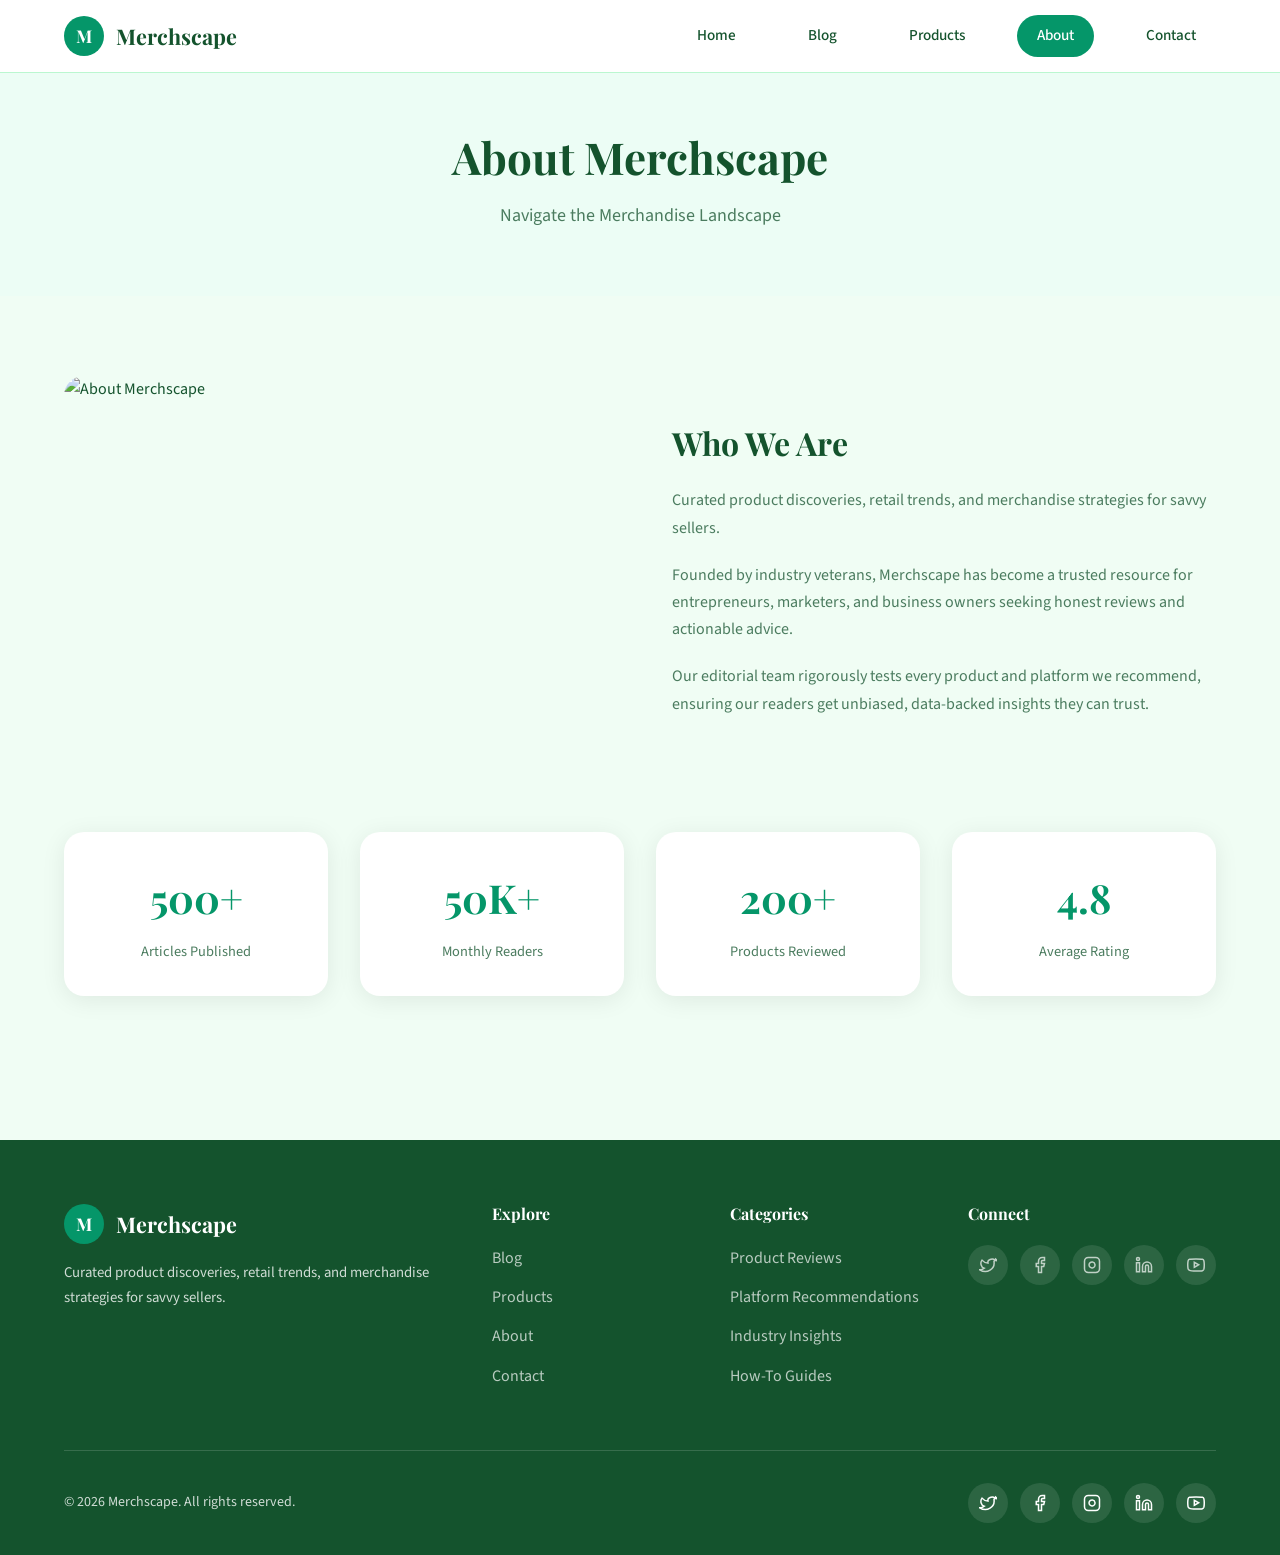
==== pages/about.html @ 85daa1aa "1" ====
<!DOCTYPE html>
<html lang="en">
<head>
  <meta charset="UTF-8">
  <meta name="viewport" content="width=device-width, initial-scale=1.0">
  <title>About | Merchscape</title>
  <meta name="description" content="About Merchscape">
  <link rel="preconnect" href="https://fonts.googleapis.com">
  <link rel="preconnect" href="https://fonts.gstatic.com" crossorigin>
  <link href="https://fonts.googleapis.com/css2?family=Playfair+Display:wght@600;700&family=Source+Sans+3:wght@400;500;600;700&display=swap" rel="stylesheet">
  <link rel="stylesheet" href="../css/variables.css">
  <link rel="stylesheet" href="../css/base.css">
  <link rel="stylesheet" href="../css/components.css">
</head>
<body>
  <div id="header"></div>
  <main>
    <section class="page-hero">
      <div class="container">
        <h1>About Merchscape</h1>
        <p>Navigate the Merchandise Landscape</p>
      </div>
    </section>
    <section class="section">
      <div class="container">
        <div class="about-grid fade-in">
          <div class="about-image">
            <img src="https://images.unsplash.com/photo-1441986300917-64676bd600d8?w=1920&q=80" alt="About Merchscape">
          </div>
          <div class="about-content">
            <h2>Who We Are</h2>
            <p>Curated product discoveries, retail trends, and merchandise strategies for savvy sellers.</p>
            <p>Founded by industry veterans, Merchscape has become a trusted resource for entrepreneurs, marketers, and business owners seeking honest reviews and actionable advice.</p>
            <p>Our editorial team rigorously tests every product and platform we recommend, ensuring our readers get unbiased, data-backed insights they can trust.</p>
          </div>
        </div>
        <div class="stats-grid fade-in">
          <div class="stat-item"><div class="stat-number">500+</div><div class="stat-label">Articles Published</div></div>
          <div class="stat-item"><div class="stat-number">50K+</div><div class="stat-label">Monthly Readers</div></div>
          <div class="stat-item"><div class="stat-number">200+</div><div class="stat-label">Products Reviewed</div></div>
          <div class="stat-item"><div class="stat-number">4.8</div><div class="stat-label">Average Rating</div></div>
        </div>
      </div>
    </section>
  </main>
  <div id="footer"></div>
  <div id="back-to-top"></div>
  <script type="module">
    import { initLayout } from '../js/app.js';
    initLayout('about', '../');
  </script>
</body>
</html>
---- css/variables.css ----
:root {
  --primary: #059669;
  --primary-dark: #047857;
  --secondary: #10b981;
  --accent: #34d399;
  --bg: #f0fdf4;
  --bg-alt: #ecfdf5;
  --text: #14532d;
  --text-muted: #4b7c5f;
  --border: #bbf7d0;
  --card: #ffffff;
  --hero-overlay: linear-gradient(135deg, rgba(5,150,105,0.85) 0%, rgba(16,185,129,0.7) 100%);
  --radius: 20px;
  --font-heading: 'Playfair Display', serif;
  --font-body: 'Source Sans 3', sans-serif;
  --shadow: 0 4px 24px rgba(0,0,0,0.08);
  --shadow-lg: 0 12px 48px rgba(0,0,0,0.12);
  --transition: 0.3s cubic-bezier(0.4, 0, 0.2, 1);
}
---- css/base.css ----
*,*::before,*::after{box-sizing:border-box;margin:0;padding:0}
html{scroll-behavior:smooth;font-size:16px}
body{font-family:var(--font-body);background:var(--bg);color:var(--text);line-height:1.7;-webkit-font-smoothing:antialiased}
h1,h2,h3,h4,h5,h6{font-family:var(--font-heading);line-height:1.3;font-weight:700}
a{color:var(--primary);text-decoration:none;transition:color var(--transition)}
a:hover{color:var(--primary-dark)}
img{max-width:100%;height:auto;display:block}
.container{width:100%;max-width:1200px;margin:0 auto;padding:0 1.5rem}
.section{padding:5rem 0}
.section-title{font-size:2.25rem;margin-bottom:.5rem;text-align:center}
.section-subtitle{text-align:center;color:var(--text-muted);margin-bottom:3rem;max-width:600px;margin-left:auto;margin-right:auto}
.btn{display:inline-flex;align-items:center;gap:.5rem;padding:.75rem 1.75rem;border-radius:var(--radius);font-weight:600;font-family:var(--font-body);cursor:pointer;border:none;transition:all var(--transition);font-size:.95rem}
.btn-primary{background:var(--primary);color:#fff}
.btn-primary:hover{background:var(--primary-dark);color:#fff;transform:translateY(-2px);box-shadow:var(--shadow)}
.btn-outline{background:transparent;color:var(--primary);border:2px solid var(--primary)}
.btn-outline:hover{background:var(--primary);color:#fff;transform:translateY(-2px)}
.page-hero{padding:8rem 0 4rem;text-align:center;background:var(--bg-alt)}
.page-hero h1{font-size:2.75rem;margin-bottom:1rem}
.page-hero p{color:var(--text-muted);font-size:1.125rem;max-width:640px;margin:0 auto}
.fade-in{opacity:0;transform:translateY(24px);transition:opacity .6s ease,transform .6s ease}
.fade-in.visible{opacity:1;transform:translateY(0)}

@media(max-width:768px){
  .section{padding:3rem 0}
  .section-title{font-size:1.75rem}
  .page-hero{padding:6rem 0 3rem}
  .page-hero h1{font-size:2rem}
}
---- css/components.css ----
.site-header{position:fixed;top:0;left:0;right:0;z-index:1000;background:var(--card);backdrop-filter:blur(12px);border-bottom:1px solid var(--border);transition:box-shadow var(--transition)}
.site-header.scrolled{box-shadow:var(--shadow)}
.header-inner{display:flex;align-items:center;justify-content:space-between;height:72px}
.logo{display:flex;align-items:center;gap:.75rem;font-family:var(--font-heading);font-weight:700;font-size:1.35rem;color:var(--text);transition:opacity var(--transition)}
.logo:hover{color:var(--text);opacity:.85}
.logo-icon{width:40px;height:40px;background:var(--primary);border-radius:50%;display:flex;align-items:center;justify-content:center;color:#fff;font-weight:700;font-size:1.1rem}
.nav-desktop{display:flex;align-items:center;gap:2rem}
.nav-link{color:var(--text);font-weight:500;font-size:.95rem}
.nav-link{padding:.5rem 1.25rem;border-radius:999px;transition:background var(--transition)}.nav-link:hover,.nav-link.active{background:var(--primary);color:#fff}
.menu-toggle{display:none;background:none;border:none;cursor:pointer;padding:.5rem;color:var(--text)}
.menu-toggle svg{width:24px;height:24px}
.nav-mobile{display:none;position:fixed;top:72px;left:0;right:0;background:var(--card);border-bottom:1px solid var(--border);padding:1rem 1.5rem;flex-direction:column;gap:.5rem;transform:translateY(-100%);opacity:0;transition:all var(--transition);z-index:999}
.nav-mobile.open{transform:translateY(0);opacity:1;display:flex}
.hero{position:relative;min-height:90vh;display:flex;align-items:center;justify-content:center;text-align:center;color:#fff;overflow:hidden}
.hero-bg{position:absolute;inset:0;background-size:cover;background-position:center;transform:scale(1.05);transition:transform 8s ease}
.hero:hover .hero-bg{transform:scale(1)}
.hero-overlay{position:absolute;inset:0;background:var(--hero-overlay)}
.hero-content{position:relative;z-index:2;max-width:800px;padding:2rem}
.hero-content h1{font-size:3.5rem;margin-bottom:1.25rem;animation:fadeUp .8s ease}
.hero-content p{font-size:1.25rem;margin-bottom:2rem;opacity:.95;animation:fadeUp .8s ease .2s both}
.hero-actions{display:flex;gap:1rem;justify-content:center;flex-wrap:wrap;animation:fadeUp .8s ease .4s both}
.hero .btn-primary{background:#fff;color:var(--primary)}
.hero .btn-primary:hover{background:var(--bg-alt);color:var(--primary-dark)}
.hero .btn-outline{border-color:#fff;color:#fff}
.hero .btn-outline:hover{background:#fff;color:var(--primary)}
@keyframes fadeUp{from{opacity:0;transform:translateY(30px)}to{opacity:1;transform:translateY(0)}}
.card{border-radius:var(--radius);overflow:hidden;background:var(--card);box-shadow:0 2px 16px rgba(5,150,105,.1);transition:transform var(--transition)}.card:hover{transform:translateY(-4px) scale(1.01)}
.card-image{aspect-ratio:16/10;overflow:hidden}
.card-image img{width:100%;height:100%;object-fit:cover;transition:transform var(--transition)}
.card:hover .card-image img{transform:scale(1.05)}
.card-body{padding:1.5rem}
.card-category{display:inline-block;padding:.25rem .75rem;background:var(--bg-alt);color:var(--primary);border-radius:999px;font-size:.75rem;font-weight:600;text-transform:uppercase;letter-spacing:.04em;margin-bottom:.75rem}
.card-title{font-size:1.15rem;margin-bottom:.5rem;line-height:1.4}
.card-title a{color:var(--text)}
.card-title a:hover{color:var(--primary)}
.card-meta{display:flex;align-items:center;gap:1rem;color:var(--text-muted);font-size:.85rem;margin-top:1rem}
.card-excerpt{color:var(--text-muted);font-size:.925rem;line-height:1.6}
.cards-grid{display:grid;grid-template-columns:repeat(auto-fill,minmax(320px,1fr));gap:2rem}
.filter-bar{display:flex;flex-wrap:wrap;gap:1rem;margin-bottom:2.5rem;align-items:center}
.search-input{flex:1;min-width:240px;padding:.75rem 1rem 0.75rem 2.75rem;border:1px solid var(--border);border-radius:var(--radius);font-family:var(--font-body);font-size:.95rem;background:var(--card);color:var(--text);transition:border-color var(--transition)}
.search-input:focus{outline:none;border-color:var(--primary)}
.search-wrap{position:relative;flex:1;min-width:240px}
.search-wrap svg{position:absolute;left:1rem;top:50%;transform:translateY(-50%);color:var(--text-muted);width:18px;height:18px}
.category-filter{display:flex;flex-wrap:wrap;gap:.5rem}
.category-btn{padding:.5rem 1rem;border:1px solid var(--border);border-radius:999px;background:var(--card);color:var(--text);font-family:var(--font-body);font-size:.85rem;cursor:pointer;transition:all var(--transition)}
.category-btn:hover,.category-btn.active{background:var(--primary);color:#fff;border-color:var(--primary)}
.pagination{display:flex;justify-content:center;align-items:center;gap:.5rem;margin-top:3rem}
.page-btn{width:40px;height:40px;display:flex;align-items:center;justify-content:center;border:1px solid var(--border);border-radius:var(--radius);background:var(--card);color:var(--text);cursor:pointer;font-family:var(--font-body);transition:all var(--transition)}
.page-btn:hover,.page-btn.active{background:var(--primary);color:#fff;border-color:var(--primary)}
.page-btn:disabled{opacity:.4;cursor:not-allowed}
.article-detail{max-width:800px;margin:0 auto}
.article-detail .article-hero-image{border-radius:var(--radius);overflow:hidden;margin-bottom:2rem;aspect-ratio:16/9}
.article-detail .article-hero-image img{width:100%;height:100%;object-fit:cover}
.article-detail h1{font-size:2.5rem;margin-bottom:1rem}
.article-detail .article-meta{display:flex;flex-wrap:wrap;gap:1.5rem;color:var(--text-muted);margin-bottom:2rem;padding-bottom:2rem;border-bottom:1px solid var(--border)}
.article-content h2{font-size:1.5rem;margin:2rem 0 1rem}
.article-content h3{font-size:1.25rem;margin:1.5rem 0 .75rem}
.article-content p{margin-bottom:1.25rem}
.article-content ul,.article-content ol{margin:1rem 0 1.25rem 1.5rem}
.article-content li{margin-bottom:.5rem}
.product-detail{display:grid;grid-template-columns:1fr 1fr;gap:3rem;align-items:start}
.product-detail-image{border-radius:var(--radius);overflow:hidden;aspect-ratio:1}
.product-detail-image img{width:100%;height:100%;object-fit:cover}
.product-detail-info h1{font-size:2.25rem;margin-bottom:.5rem}
.product-rating{display:flex;align-items:center;gap:.5rem;margin-bottom:1rem;color:var(--secondary);font-weight:600}
.product-price{font-size:1.75rem;font-weight:700;color:var(--primary);margin-bottom:1.5rem}
.product-desc{color:var(--text-muted);margin-bottom:2rem;line-height:1.8}
.site-footer{background:var(--text);color:rgba(255,255,255,.8);padding:4rem 0 2rem;margin-top:4rem}
.footer-grid{display:grid;grid-template-columns:2fr 1fr 1fr 1fr;gap:3rem;margin-bottom:3rem}
.footer-brand .logo{color:#fff;margin-bottom:1rem}
.footer-brand p{font-size:.925rem;line-height:1.7}
.footer-col h4{color:#fff;margin-bottom:1.25rem;font-size:1rem}
.footer-col ul{list-style:none}
.footer-col li{margin-bottom:.75rem}
.footer-col a{color:rgba(255,255,255,.7);transition:color var(--transition)}
.footer-col a:hover{color:#fff}
.footer-bottom{border-top:1px solid rgba(255,255,255,.15);padding-top:2rem;display:flex;justify-content:space-between;align-items:center;flex-wrap:wrap;gap:1rem;font-size:.875rem}
.social-widget{display:flex;gap:.75rem}
.social-link{width:40px;height:40px;border-radius:50%;background:rgba(255,255,255,.1);display:flex;align-items:center;justify-content:center;color:#fff;transition:all var(--transition)}
.social-link:hover{background:var(--primary);transform:translateY(-3px);color:#fff}
.social-link svg{width:18px;height:18px}
.back-to-top{position:fixed;bottom:2rem;right:2rem;width:48px;height:48px;border-radius:50%;background:var(--primary);color:#fff;border:none;cursor:pointer;display:flex;align-items:center;justify-content:center;opacity:0;visibility:hidden;transform:translateY(20px);transition:all var(--transition);z-index:999;box-shadow:var(--shadow-lg)}
.back-to-top.visible{opacity:1;visibility:visible;transform:translateY(0)}
.back-to-top:hover{background:var(--primary-dark);transform:translateY(-4px)}
.about-grid{display:grid;grid-template-columns:1fr 1fr;gap:4rem;align-items:center}
.about-image{border-radius:var(--radius);overflow:hidden;aspect-ratio:4/3}
.about-image img{width:100%;height:100%;object-fit:cover}
.about-content h2{font-size:2rem;margin-bottom:1.5rem}
.about-content p{color:var(--text-muted);margin-bottom:1.25rem}
.stats-grid{display:grid;grid-template-columns:repeat(4,1fr);gap:2rem;margin-top:3rem}
.stat-item{text-align:center;padding:2rem;background:var(--card);border-radius:var(--radius);box-shadow:var(--shadow)}
.stat-number{font-size:2.5rem;font-weight:700;color:var(--primary);font-family:var(--font-heading)}
.stat-label{color:var(--text-muted);font-size:.9rem;margin-top:.5rem}
.contact-grid{display:grid;grid-template-columns:1fr 1fr;gap:4rem}
.contact-form{display:flex;flex-direction:column;gap:1.25rem}
.form-group{display:flex;flex-direction:column;gap:.5rem}
.form-group label{font-weight:600;font-size:.9rem}
.form-group input,.form-group textarea,.form-group select{padding:.75rem 1rem;border:1px solid var(--border);border-radius:var(--radius);font-family:var(--font-body);font-size:.95rem;background:var(--card);color:var(--text);transition:border-color var(--transition)}
.form-group input:focus,.form-group textarea:focus,.form-group select:focus{outline:none;border-color:var(--primary)}
.form-group textarea{min-height:150px;resize:vertical}
.contact-info h3{font-size:1.25rem;margin-bottom:1rem}
.contact-item{display:flex;align-items:flex-start;gap:1rem;margin-bottom:1.5rem}
.contact-item svg{width:24px;height:24px;color:var(--primary);flex-shrink:0;margin-top:2px}
.cta-section{background:var(--primary);color:#fff;text-align:center;padding:5rem 0;border-radius:var(--radius);margin:0 1.5rem}
.cta-section h2{font-size:2.25rem;margin-bottom:1rem}
.cta-section p{opacity:.9;margin-bottom:2rem;max-width:500px;margin-left:auto;margin-right:auto}
.cta-section .btn-primary{background:#fff;color:var(--primary)}
.empty-state{text-align:center;padding:4rem 2rem;color:var(--text-muted)}
.empty-state svg{width:64px;height:64px;margin:0 auto 1.5rem;opacity:.4}
@media(max-width:768px){
  .nav-desktop{display:none}
  .menu-toggle{display:block}
  .hero-content h1{font-size:2.25rem}
  .hero-content p{font-size:1rem}
  .cards-grid{grid-template-columns:1fr}
  .footer-grid{grid-template-columns:1fr 1fr;gap:2rem}
  .product-detail,.about-grid,.contact-grid{grid-template-columns:1fr}
  .stats-grid{grid-template-columns:repeat(2,1fr)}
  .filter-bar{flex-direction:column}
}
@media(max-width:480px){
  .footer-grid{grid-template-columns:1fr}
  .stats-grid{grid-template-columns:1fr}
}
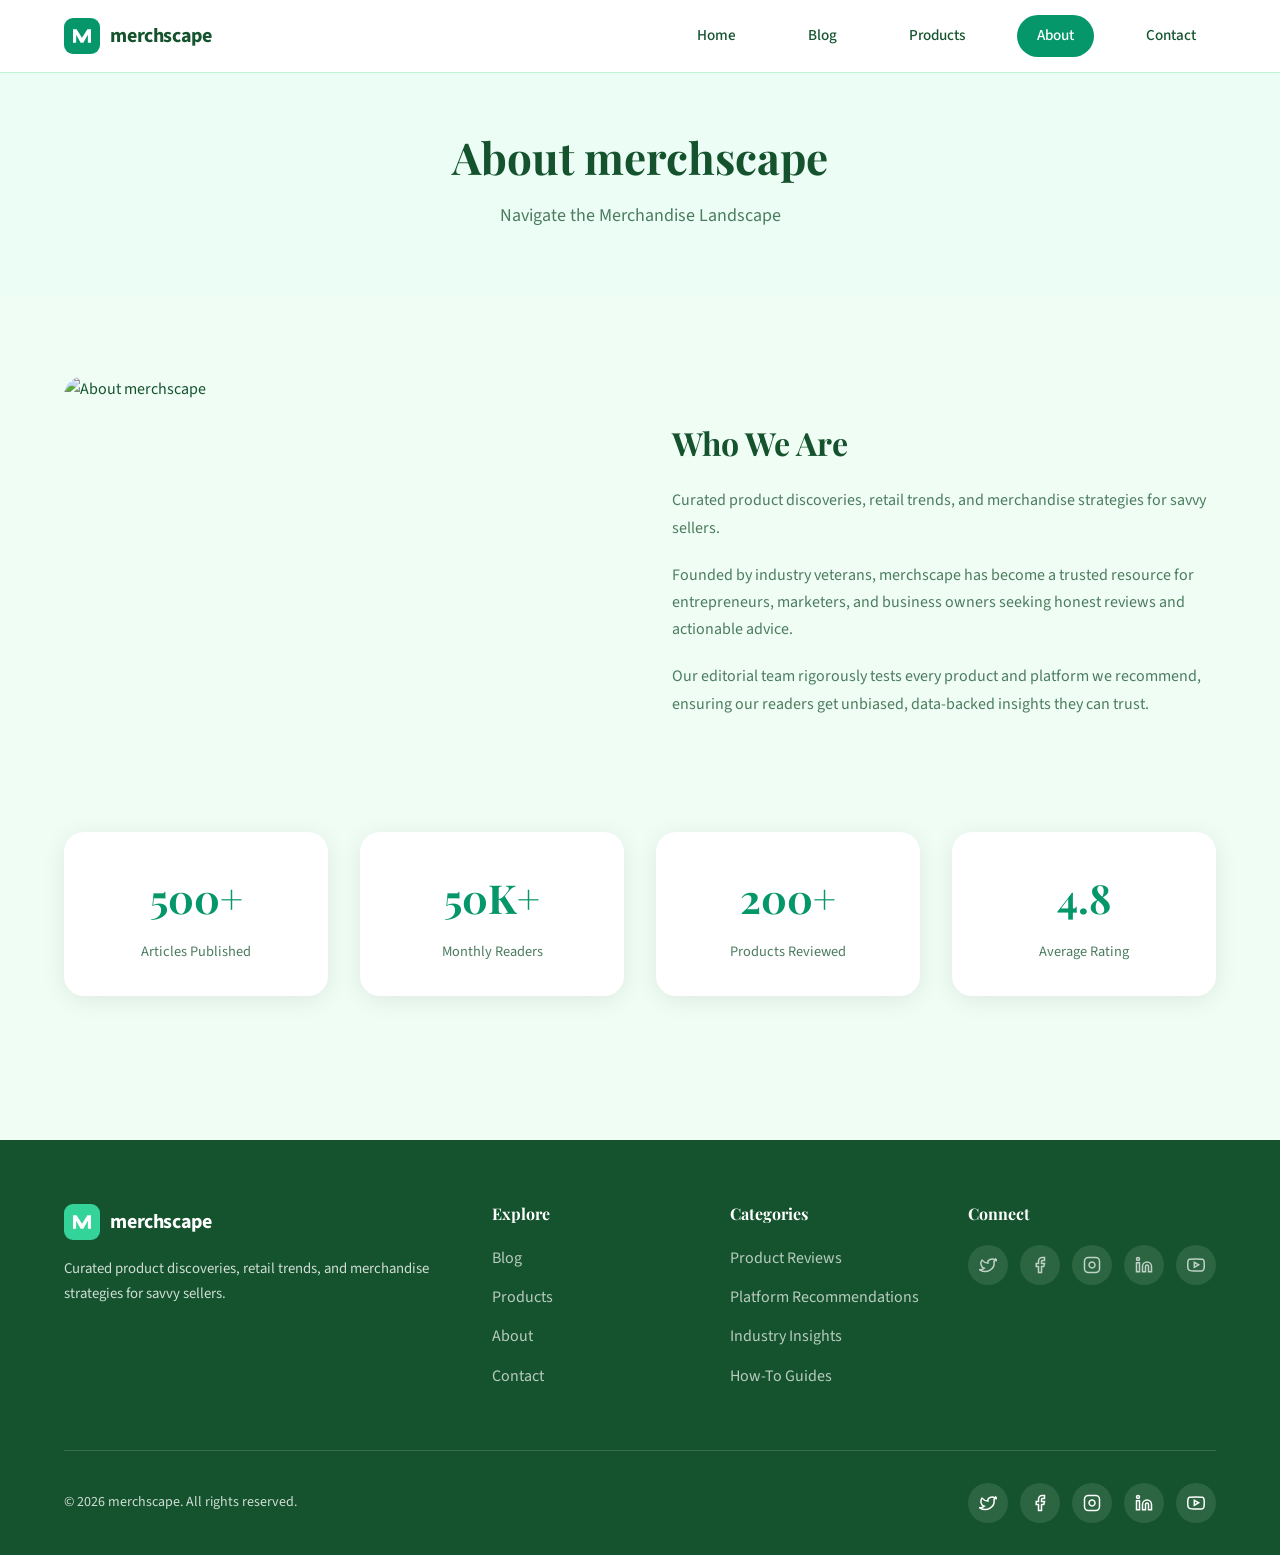
==== commit 8ce16e16: "1" ====
--- a/pages/about.html
+++ b/pages/about.html
@@ -3,8 +3,8 @@
 <head>
   <meta charset="UTF-8">
   <meta name="viewport" content="width=device-width, initial-scale=1.0">
-  <title>About | Merchscape</title>
-  <meta name="description" content="About Merchscape">
+  <title>About | merchscape</title>
+  <meta name="description" content="About merchscape — your guide to merchandise, POD, and e-commerce growth">
   <link rel="preconnect" href="https://fonts.googleapis.com">
   <link rel="preconnect" href="https://fonts.gstatic.com" crossorigin>
   <link href="https://fonts.googleapis.com/css2?family=Playfair+Display:wght@600;700&family=Source+Sans+3:wght@400;500;600;700&display=swap" rel="stylesheet">
@@ -17,7 +17,7 @@
   <main>
     <section class="page-hero">
       <div class="container">
-        <h1>About Merchscape</h1>
+        <h1>About merchscape</h1>
         <p>Navigate the Merchandise Landscape</p>
       </div>
     </section>
@@ -25,12 +25,12 @@
       <div class="container">
         <div class="about-grid fade-in">
           <div class="about-image">
-            <img src="https://images.unsplash.com/photo-1441986300917-64676bd600d8?w=1920&q=80" alt="About Merchscape">
+            <img src="https://images.unsplash.com/photo-1441986300917-64676bd600d8?w=1920&q=80" alt="About merchscape">
           </div>
           <div class="about-content">
             <h2>Who We Are</h2>
             <p>Curated product discoveries, retail trends, and merchandise strategies for savvy sellers.</p>
-            <p>Founded by industry veterans, Merchscape has become a trusted resource for entrepreneurs, marketers, and business owners seeking honest reviews and actionable advice.</p>
+            <p>Founded by industry veterans, merchscape has become a trusted resource for entrepreneurs, marketers, and business owners seeking honest reviews and actionable advice.</p>
             <p>Our editorial team rigorously tests every product and platform we recommend, ensuring our readers get unbiased, data-backed insights they can trust.</p>
           </div>
         </div>
@@ -44,7 +44,7 @@
     </section>
   </main>
   <div id="footer"></div>
-  <div id="back-to-top"></div>
+  <div id="back-to-top-mount"></div>
   <script type="module">
     import { initLayout } from '../js/app.js';
     initLayout('about', '../');
--- a/css/components.css
+++ b/css/components.css
@@ -2,9 +2,13 @@
 .site-header{position:fixed;top:0;left:0;right:0;z-index:1000;background:var(--card);backdrop-filter:blur(12px);border-bottom:1px solid var(--border);transition:box-shadow var(--transition)}
 .site-header.scrolled{box-shadow:var(--shadow)}
 .header-inner{display:flex;align-items:center;justify-content:space-between;height:72px}
-.logo{display:flex;align-items:center;gap:.75rem;font-family:var(--font-heading);font-weight:700;font-size:1.35rem;color:var(--text);transition:opacity var(--transition)}
+.logo{display:flex;align-items:center;gap:.65rem;font-family:var(--font-heading);font-weight:700;font-size:1.25rem;color:var(--text);transition:opacity var(--transition);text-decoration:none}
 .logo:hover{color:var(--text);opacity:.85}
-.logo-icon{width:40px;height:40px;background:var(--primary);border-radius:50%;display:flex;align-items:center;justify-content:center;color:#fff;font-weight:700;font-size:1.1rem}
+.logo-mark{width:36px;height:36px;color:var(--primary);flex-shrink:0;transition:transform var(--transition)}
+.logo:hover .logo-mark{transform:scale(1.05)}
+.logo-text{font-family:var(--font-body);font-weight:700;letter-spacing:-.02em;text-transform:lowercase}
+.site-footer .logo{color:#fff}
+.site-footer .logo-mark{color:var(--accent)}
 .nav-desktop{display:flex;align-items:center;gap:2rem}
 .nav-link{color:var(--text);font-weight:500;font-size:.95rem}
 .nav-link{padding:.5rem 1.25rem;border-radius:999px;transition:background var(--transition)}.nav-link:hover,.nav-link.active{background:var(--primary);color:#fff}
@@ -106,7 +110,8 @@
 .cta-section h2{font-size:2.25rem;margin-bottom:1rem}
 .cta-section p{opacity:.9;margin-bottom:2rem;max-width:500px;margin-left:auto;margin-right:auto}
 .cta-section .btn-primary{background:#fff;color:var(--primary)}
-.empty-state{text-align:center;padding:4rem 2rem;color:var(--text-muted)}
+.related-articles{margin-top:4rem;padding-top:3rem;border-top:1px solid var(--border)}
+.related-articles h2{font-size:1.75rem;margin-bottom:2rem;text-align:center}
 .empty-state svg{width:64px;height:64px;margin:0 auto 1.5rem;opacity:.4}
 @media(max-width:768px){
   .nav-desktop{display:none}
